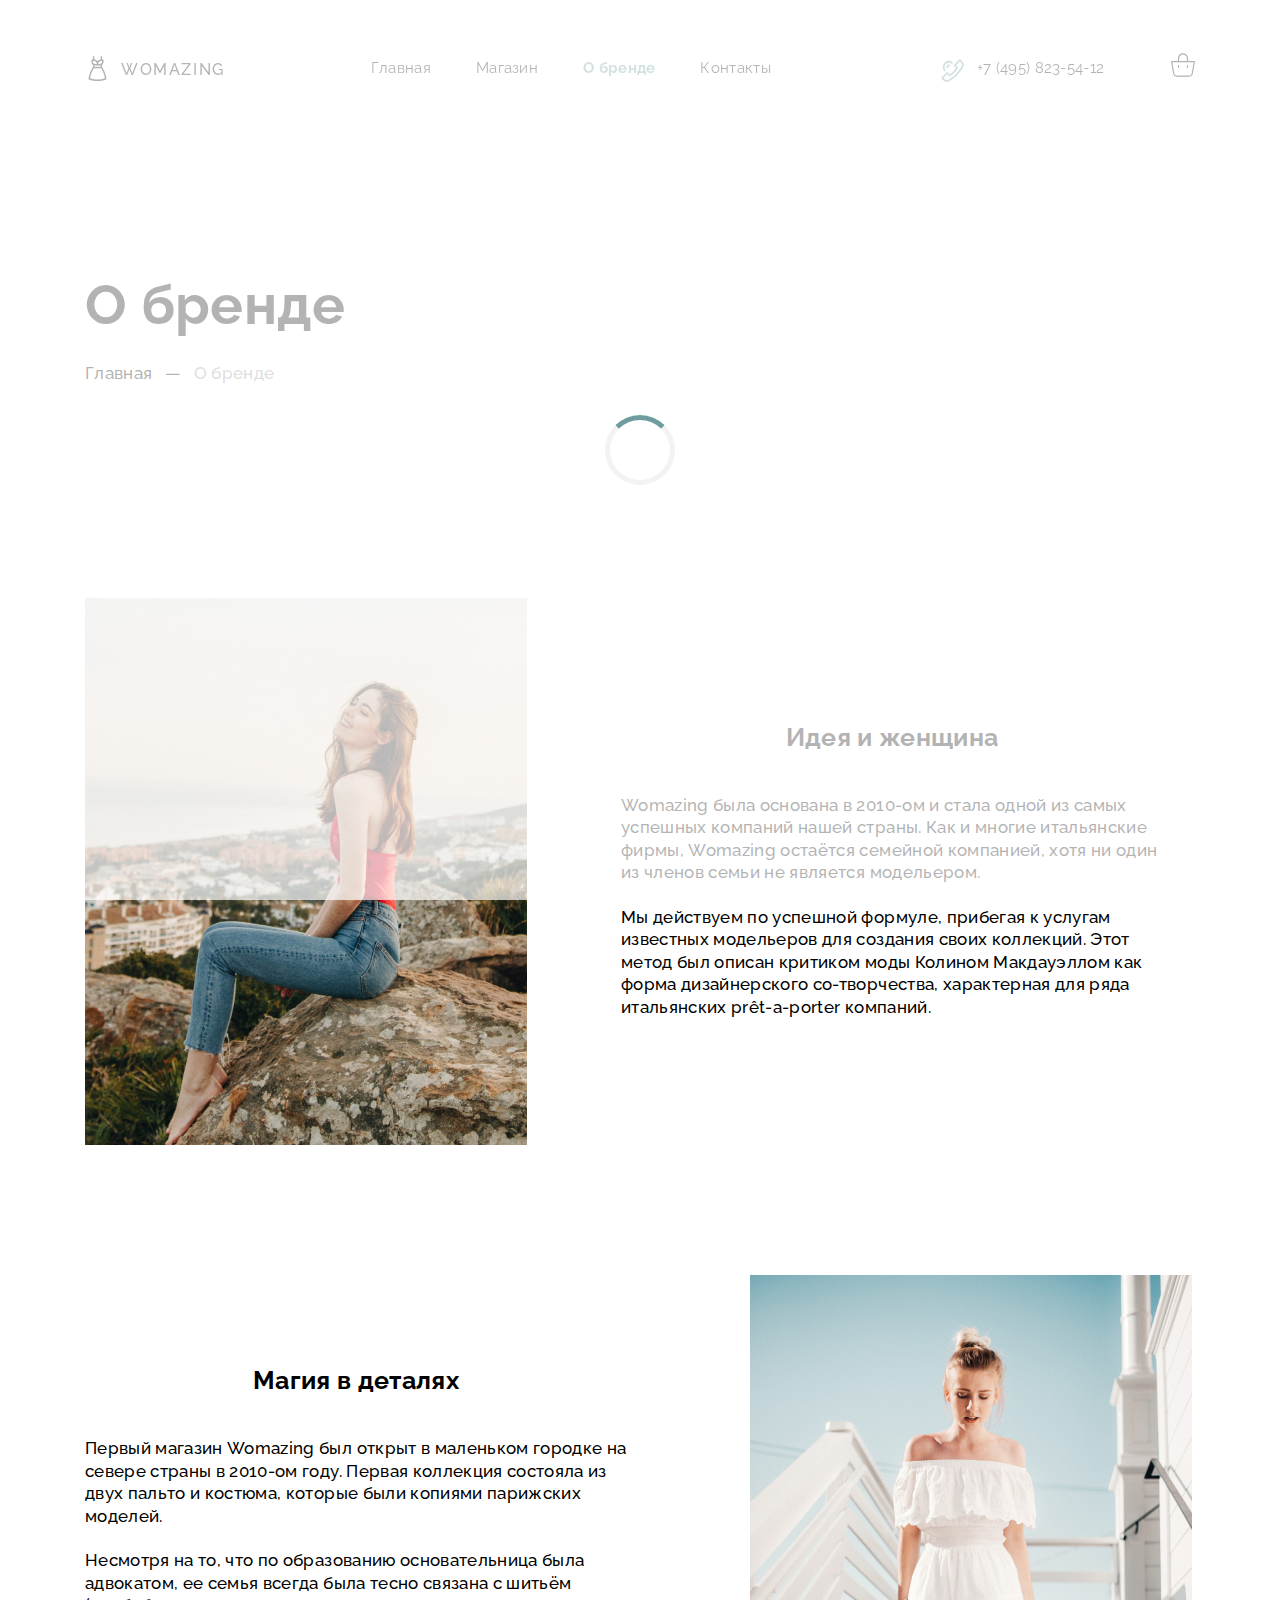
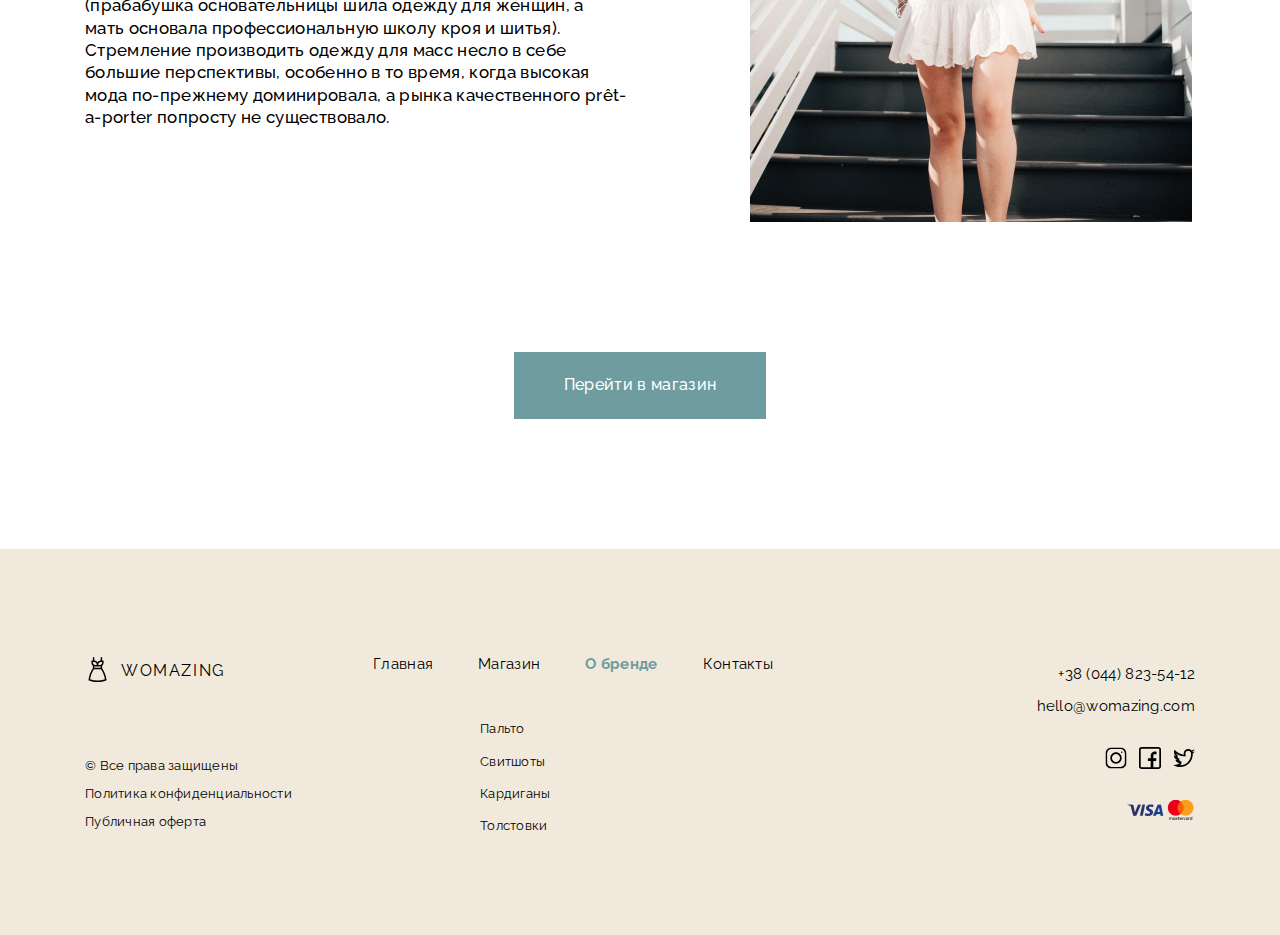
==== about.html @ d36c322e "Pages: Contacts, About" ====
<!DOCTYPE html>
<html lang="ru">
<meta charset="UTF-8">
<meta name="viewport" content="width=device-width, initial-scale=1.0">
<title>Интернет-бутик Womazing</title>
<meta name="description"
    content="Откройте для себя последние тенденции женской моды в интернет-бутике Womazing - изысканная коллекция женской одежды. Почувствуйте элегантность с нашим исключительным ассортиментом платьев, аксессуаров и многого другого.">
<meta name="keywords"
    content="женская мода, интернет-бутик, Womazing, женская одежда, шоппинг, элегантные платья, модные аксессуары">
<meta name="author" content="Роман Ф.">
<meta name="robots" content="index, follow">
<meta property="og:title" content="Интернет-бутик Womazing">
<meta property="og:description"
    content="Войдите в мир моды Womazing и найдите свой уникальный стиль с нашей эксклюзивной коллекцией женской одежды.">
<meta property="og:type" content="website">
<!-- <meta property="og:url" content="http://www.yourwebsite.com"> -->
<!-- <meta property="og:image" content="http://www.yourwebsite.com/images/og-image.jpg"> -->

<!-- Adding favicon -->
<!-- <link rel="icon" type="image/png" href="favicon.png"> -->
<!-- <link rel="apple-touch-icon" href="apple-touch-icon.png"> -->

<!-- <link rel="canonical" href="http://www.yourwebsite.com"> -->
<link rel="preconnect" href="https://fonts.googleapis.com">
<link rel="preconnect" href="https://fonts.gstatic.com" crossorigin>
<link href="https://fonts.googleapis.com/css2?family=Raleway:wght@400;500;700&display=swap" rel="stylesheet">
<link rel="stylesheet" href="./assets/css/main.css">

<body class="body">
    <!-- Preloder -->
    <div class="loader-wrapper">
        <div class="loader"></div>
    </div>
    <!-- Preloder -->
    <!-- First Modal-window -->
    <div id="callbackModal" class="modal">
        <!-- Содержимое модального окна -->
        <div class="modal-content">
            <img src="./assets/img/close.svg" alt="Закрыть" class="close">
            <h3 class="modal-title">Заказать обратный звонок</h2>
                <form id="callbackForm">
                    <div class="form-group">
                        <input type="text" id="name" name="name" placeholder="Имя">
                    </div>
                    <div class="form-group">
                        <input type="email" id="email" name="email" placeholder="E-mail">
                    </div>
                    <div class="form-group">
                        <input type="tel" id="phone" name="phone" placeholder="Телефон">
                    </div>
                    <button type="submit" class="btn-submit">Заказать звонок</button>
                </form>
        </div>
    </div>
    <!-- First Modal-window -->
    <!-- Second Modal-window -->
    <div id="confirmationModal" class="modal">
        <!-- Содержимое второго модального окна -->
        <div class="modal-content confirmation-modal-content">
            <p class="modal-title">Отлично! Мы скоро вам перезвоним.</p>
            <button class="close-button">Закрыть</button>
        </div>
    </div>
    <!-- Second Modal-window -->
    <!-- Header -->
    <header class="header">
        <div class="container container_flex">
            <div class="logo">
                <img src="./assets/img/dress.svg" alt="Dress" class="logo-image">
                <p class="logo-text">Womazing</p>
            </div>
            <!-- Навигационное меню -->
            <nav class="nav__menu">
                <ul class="menu__list">
                    <li class="menu__item">
                        <a class="menu__link" href="index.html">Главная</a>
                    </li>
                    <li class="menu__item">
                        <a class="menu__link" href="shop.html">Магазин</a>
                    </li>
                    <li class="menu__item menu__item_active">
                        <a class="menu__link menu__link_active" href="about.html">О бренде</a>
                    </li>
                    <li class="menu__item">
                        <a class="menu__link" href="contacts.html">Контакты</a>
                    </li>
                </ul>
            </nav>
            <button class="call-order-button" id="call-order--button">
                <div class="call-order-button-img"></div>
            </button>
            <a href="#" class="phone-number">+7 (495) 823-54-12</a>
            <button class="cart-button" id="cart-button">
                <img src="./assets/img/shopping-bags.svg" alt="Cart" class="cart-button-img">
            </button>
        </div>
    </header>
    <!-- Header -->
    <main class="about-brand container">
        <div class="about-brand__title-wrapper">
            <h1 class="about-brand__title">О бренде</h1>
            <div class="about-brand__bread-crumbs">
                <p class="about-brand__bread-crumb-main">Главная</p>
                <p>—</p>
                <p class="about-brand__bread-crumb-about">О бренде</p>
            </div>
        </div>
        <section class="idea-and-woman">
            <div class="idea-and-woman__img"></div>
            <div class="idea-and-woman-wrapper">
                <h3 class="idea-and-woman__title">Идея и женщина</h3>
                <p class="idea-and-woman__text">Womazing была основана в 2010-ом и стала одной из самых успешных
                    компаний нашей страны. Как и многие итальянские фирмы, Womazing остаётся семейной компанией, хотя ни
                    один из членов семьи не является модельером.<br>
                    <br>
                    Мы действуем по успешной формуле, прибегая к услугам
                    известных модельеров для создания своих коллекций. Этот метод был описан критиком моды Колином
                    Макдауэллом как форма дизайнерского со-творчества, характерная для ряда итальянских prêt-a-porter
                    компаний.
                </p>
            </div>
        </section>
        <section class="magic-in-the-details">
            <div class="magic-in-the-details-wrapper">
                <h3 class="magic-in-the-details__title">Магия в деталях</h3>
                <p class="magic-in-the-details__text">Первый магазин Womazing был открыт в маленьком городке на севере
                    страны в 2010-ом году. Первая коллекция состояла из двух пальто и костюма, которые были копиями
                    парижских моделей.<br>
                    <br>
                    Несмотря на то, что по образованию основательница была адвокатом, ее семья всегда
                    была тесно связана с шитьём (прабабушка основательницы шила одежду для женщин, а мать основала
                    профессиональную школу кроя и шитья). Стремление производить одежду для масс несло в себе большие
                    перспективы, особенно в то время, когда высокая мода по-прежнему доминировала, а рынка качественного
                    prêt-a-porter попросту не существовало.
                </p>
            </div>
            <div class="magic-in-the-details__img"></div>
        </section>
        <a href="shop.html" class="go-to-the-store-button">Перейти в магазин</a>
    </main>
    <!-- Footer -->
    <footer class="footer">
        <div class="container container_flex">
            <div class="first-footer-wrapper">
                <div class="logo">
                    <img src="./assets/img/dress.svg" alt="Dress" class="logo-image">
                    <p class="logo-text">Womazing</p>
                </div>
                <div class="footer__links">
                    <a href="#" class="footer__links-item">© Все права защищены</a>
                    <a href="#" class="footer__links-item">Политика конфиденциальности</a>
                    <a href="#" class="footer__links-item">Публичная оферта</a>
                </div>
            </div>
            <div class="second-footer-wrapper">
                <nav class="nav__menu nav__menu_footer">
                    <ul class="menu__list">
                        <li class="menu__item">
                            <a class="menu__link" href="index.html">Главная</a>
                        </li>
                        <li class="menu__item">
                            <a class="menu__link" href="shop.html">Магазин</a>
                        </li>
                        <li class="menu__item menu__item_active">
                            <a class="menu__link menu__link_active" href="about.html">О бренде</a>
                        </li>
                        <li class="menu__item">
                            <a class="menu__link" href="contacts.html">Контакты</a>
                        </li>
                    </ul>
                </nav>
                <div class="clothing-category">
                    <a href="#" class="clothing-category__item">Пальто</a>
                    <a href="#" class="clothing-category__item">Свитшоты</a>
                    <a href="#" class="clothing-category__item">Кардиганы</a>
                    <a href="#" class="clothing-category__item">Толстовки</a>
                </div>
            </div>
            <div class="third-footer-wrapper">
                <a href="#" class="footer__phone-number">+38 (044) 823-54-12</a>
                <a href="#" class="footer__email">hello@womazing.com</a>
                <div class="footer__socials">
                    <a href="#" class="footer__socials-icon">
                        <img src="./assets/img/instagram.svg" alt="Instagram" class="footer__socials-icon-img">
                    </a>
                    <a href="#" class="footer__socials-icon">
                        <img src="./assets/img/facebook.svg" alt="Facebook" class="footer__socials-icon-img">
                    </a>
                    <a href="#" class="footer__socials-icon">
                        <img src="./assets/img/twitter.svg" alt="Twitter" class="footer__socials-icon-img">
                    </a>
                </div>
                <a href="#" class="payment-wrapper">
                    <img src="./assets/img/visa-mastercard.png" alt="Payment" class="payment">
                </a>
            </div>
        </div>
    </footer>
    <!-- Footer -->
    <!-- Scripts -->
    <script src="./assets/js/preloader.js"></script>
    <script src="./assets/js/header-sroll.js"></script>
    <script src="./assets/js/modal-window.js"></script>
    <script src="./assets/js/offer-slider.js"></script>
    <script src="./assets/js/dream-team-animation.js"></script>
    <script src="./assets/js/shop.js"></script>
    <script src="./assets/js/one-item.js"></script>
    <!-- Scripts -->
</body>

</html>
---- assets/css/main.css ----
@import url(normalize.css);
@import url(header.css);
@import url(footer.css);
@import url(animation.css);
@import url(modal-window.css);
@import url(../css/Main-page.css);
@import url(../css/shop.css);
@import url(../css/one-item.css);
@import url(../css/about-brand.css);
@import url(../css/contacts.css);

*, *::before, *::after {
    box-sizing: border-box;
}

.body {
    font-family: 'Raleway', sans-serif;
    font-weight: 500;
    font-style: normal;
    line-height: 1.4em;
    overflow-x: hidden;
}

h1, h2, h3, h4, h5, h6, body, img, p, span {
    margin: 0;
    padding: 0;
}

/* Обнуление стилей для всех списков */
ul, ol {
    list-style: none;
    margin: 0;
    padding: 0;
}

/* Обнуление стилей для элементов списка */
li {
    text-decoration: none;
    /* Это для ссылок, если они есть внутри элементов списка */
}

a {
    margin: 0;
    padding: 0;
    text-decoration: none;
    color: black;
    cursor: pointer;
}

button {
    background: none;
    color: inherit;
    border: none;
    padding: 0;
    margin: 0;
    font: inherit;
    cursor: pointer;
    outline: inherit;
    -webkit-appearance: none;
    -moz-appearance: none;
    appearance: none;
}

button::-moz-focus-inner {
    border: 0;
}

.container {
    width: 1110px;
    margin: 0 auto;
}

.container_flex {
    display: flex;
    align-items: center;
}

.container_flex-column {
    display: flex;
    flex-direction: column;
}
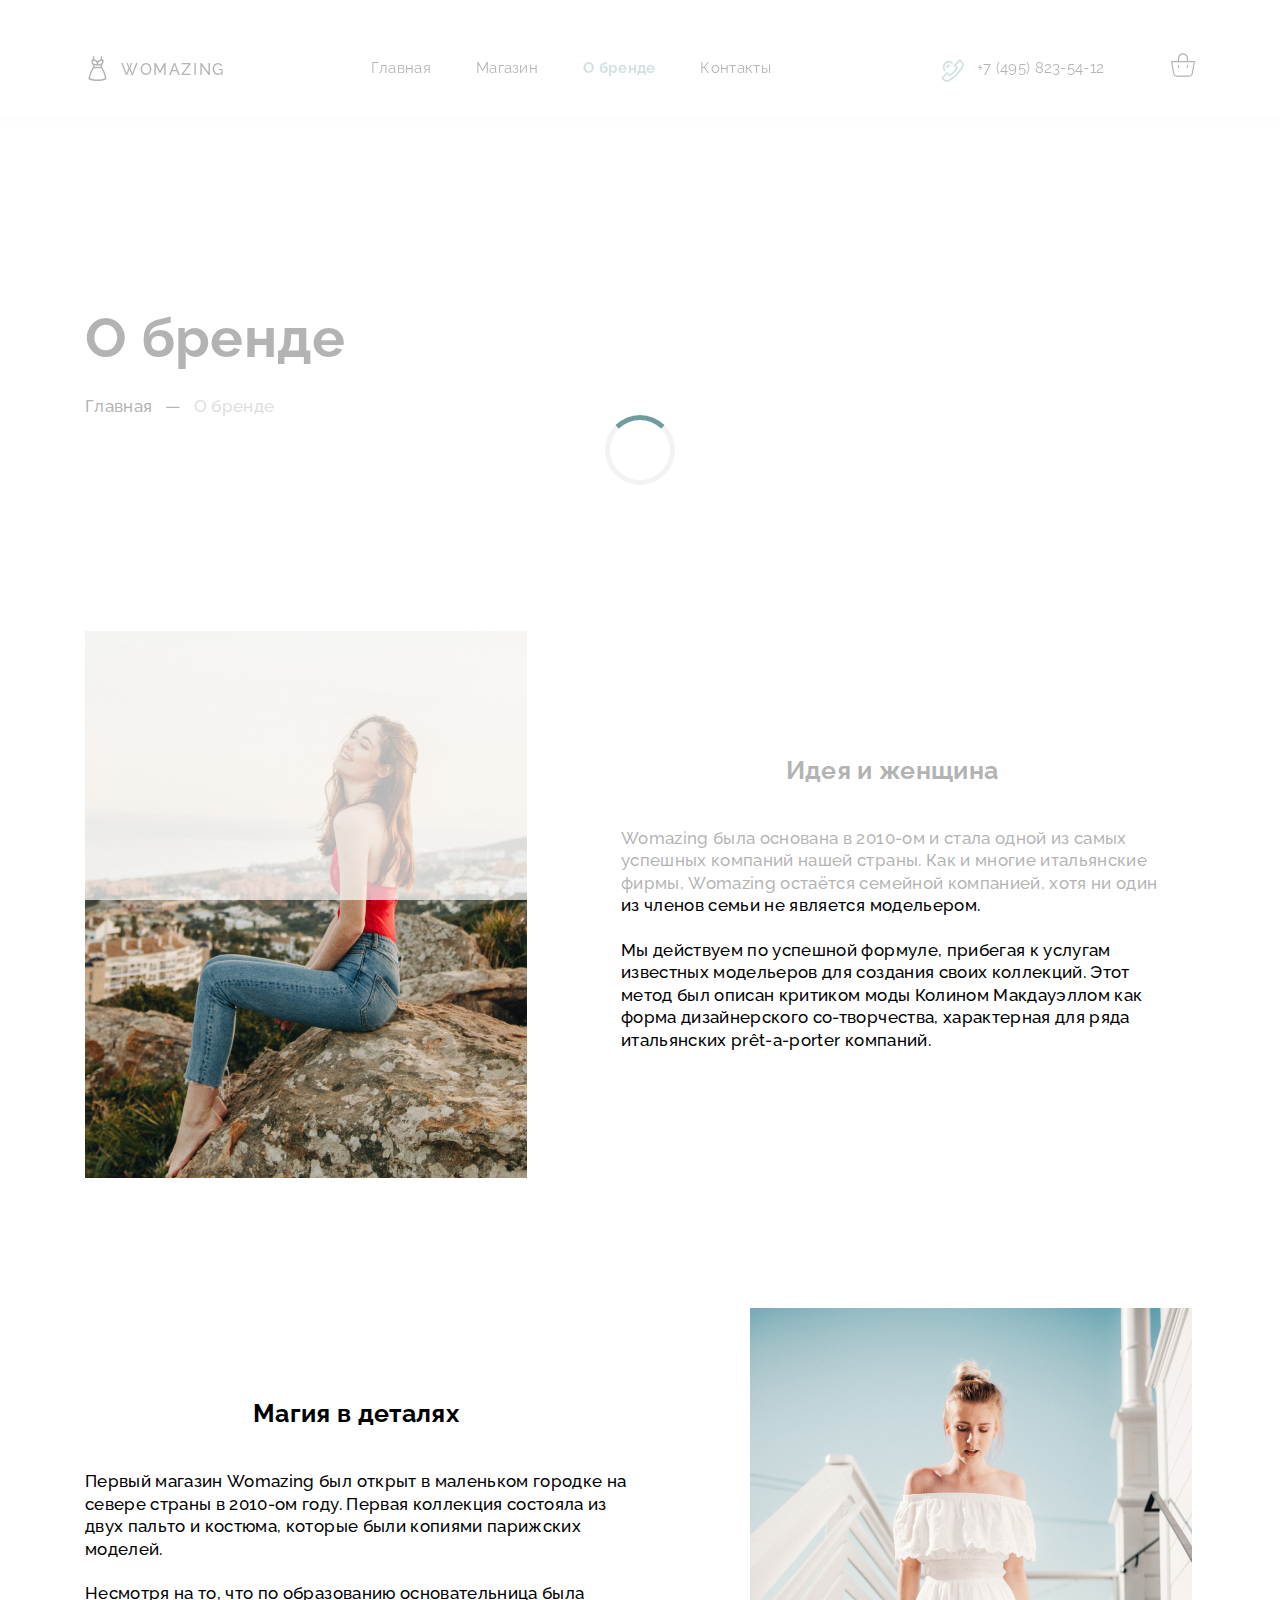
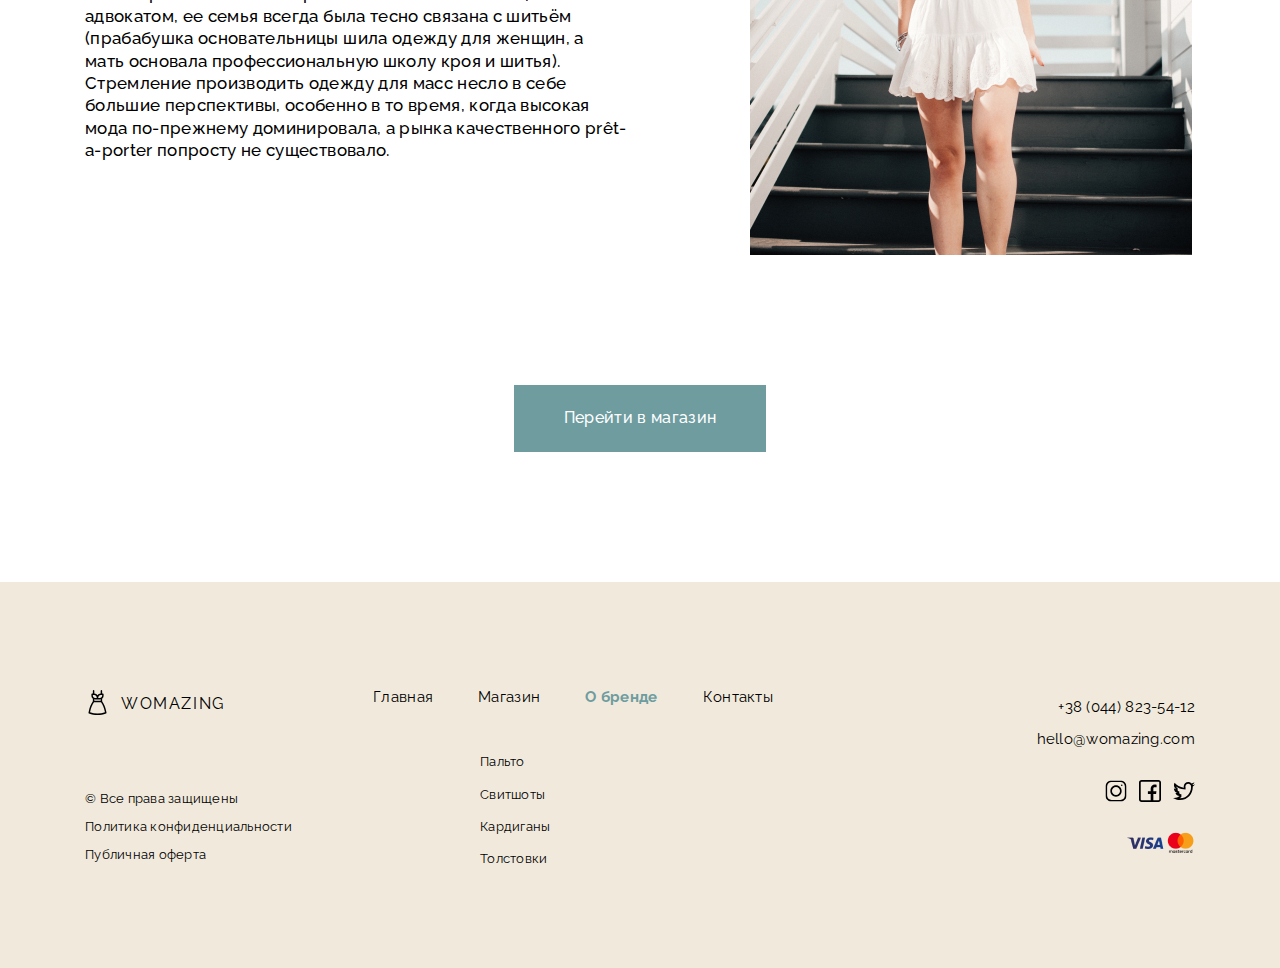
==== commit c6bd6d86: "Edit class names" ====
--- a/about.html
+++ b/about.html
@@ -65,10 +65,12 @@
     <!-- Header -->
     <header class="header">
         <div class="container container_flex">
-            <div class="logo">
-                <img src="./assets/img/dress.svg" alt="Dress" class="logo-image">
-                <p class="logo-text">Womazing</p>
-            </div>
+            <a href="index.html">
+                <div class="logo">
+                    <img src="./assets/img/dress.svg" alt="Dress" class="logo-image">
+                    <p class="logo-text">Womazing</p>
+                </div>
+            </a>
             <!-- Навигационное меню -->
             <nav class="nav__menu">
                 <ul class="menu__list">
@@ -90,14 +92,14 @@
                 <div class="call-order-button-img"></div>
             </button>
             <a href="#" class="phone-number">+7 (495) 823-54-12</a>
-            <button class="cart-button" id="cart-button">
+            <a href="cart.html" class="cart-button" id="cart-button">
                 <img src="./assets/img/shopping-bags.svg" alt="Cart" class="cart-button-img">
-            </button>
+            </a>
         </div>
     </header>
     <!-- Header -->
     <main class="about-brand container">
-        <div class="about-brand__title-wrapper">
+        <div class="about-brand__hat">
             <h1 class="about-brand__title">О бренде</h1>
             <div class="about-brand__bread-crumbs">
                 <p class="about-brand__bread-crumb-main">Главная</p>
@@ -142,10 +144,12 @@
     <footer class="footer">
         <div class="container container_flex">
             <div class="first-footer-wrapper">
-                <div class="logo">
-                    <img src="./assets/img/dress.svg" alt="Dress" class="logo-image">
-                    <p class="logo-text">Womazing</p>
-                </div>
+                <a href="index.html">
+                    <div class="logo">
+                        <img src="./assets/img/dress.svg" alt="Dress" class="logo-image">
+                        <p class="logo-text">Womazing</p>
+                    </div>
+                </a>
                 <div class="footer__links">
                     <a href="#" class="footer__links-item">© Все права защищены</a>
                     <a href="#" class="footer__links-item">Политика конфиденциальности</a>
--- a/assets/css/main.css
+++ b/assets/css/main.css
@@ -8,10 +8,17 @@
 @import url(../css/one-item.css);
 @import url(../css/about-brand.css);
 @import url(../css/contacts.css);
+@import url(../css/cart-page.css);
+@import url(../css/checkout.css);
+@import url(../css/success.css);
 
-*, *::before, *::after {
+*,
+*::before,
+*::after {
     box-sizing: border-box;
 }
+
+
 
 .body {
     font-family: 'Raleway', sans-serif;
@@ -21,13 +28,23 @@
     overflow-x: hidden;
 }
 
-h1, h2, h3, h4, h5, h6, body, img, p, span {
+h1,
+h2,
+h3,
+h4,
+h5,
+h6,
+body,
+img,
+p,
+span {
     margin: 0;
     padding: 0;
 }
 
 /* Обнуление стилей для всех списков */
-ul, ol {
+ul,
+ol {
     list-style: none;
     margin: 0;
     padding: 0;
@@ -73,9 +90,37 @@
 .container_flex {
     display: flex;
     align-items: center;
+    overflow-x: hidden;
 }
 
 .container_flex-column {
     display: flex;
     flex-direction: column;
+}
+
+body input {
+    margin: 0;
+    padding: 0;
+    border: none;
+    outline: none;
+    background: none;
+    font-family: inherit;
+    font-size: inherit;
+}
+
+/* Responsive */
+/* Large 1199 - 992 px */
+
+@media screen and (max-width: 1199px) {
+    .container {
+        width: 960px;
+        padding: 0 5px;
+        overflow-x: hidden;
+    }
+
+    .container_flex {
+        display: flex;
+        align-items: center;
+        justify-content: space-between;
+    }
 }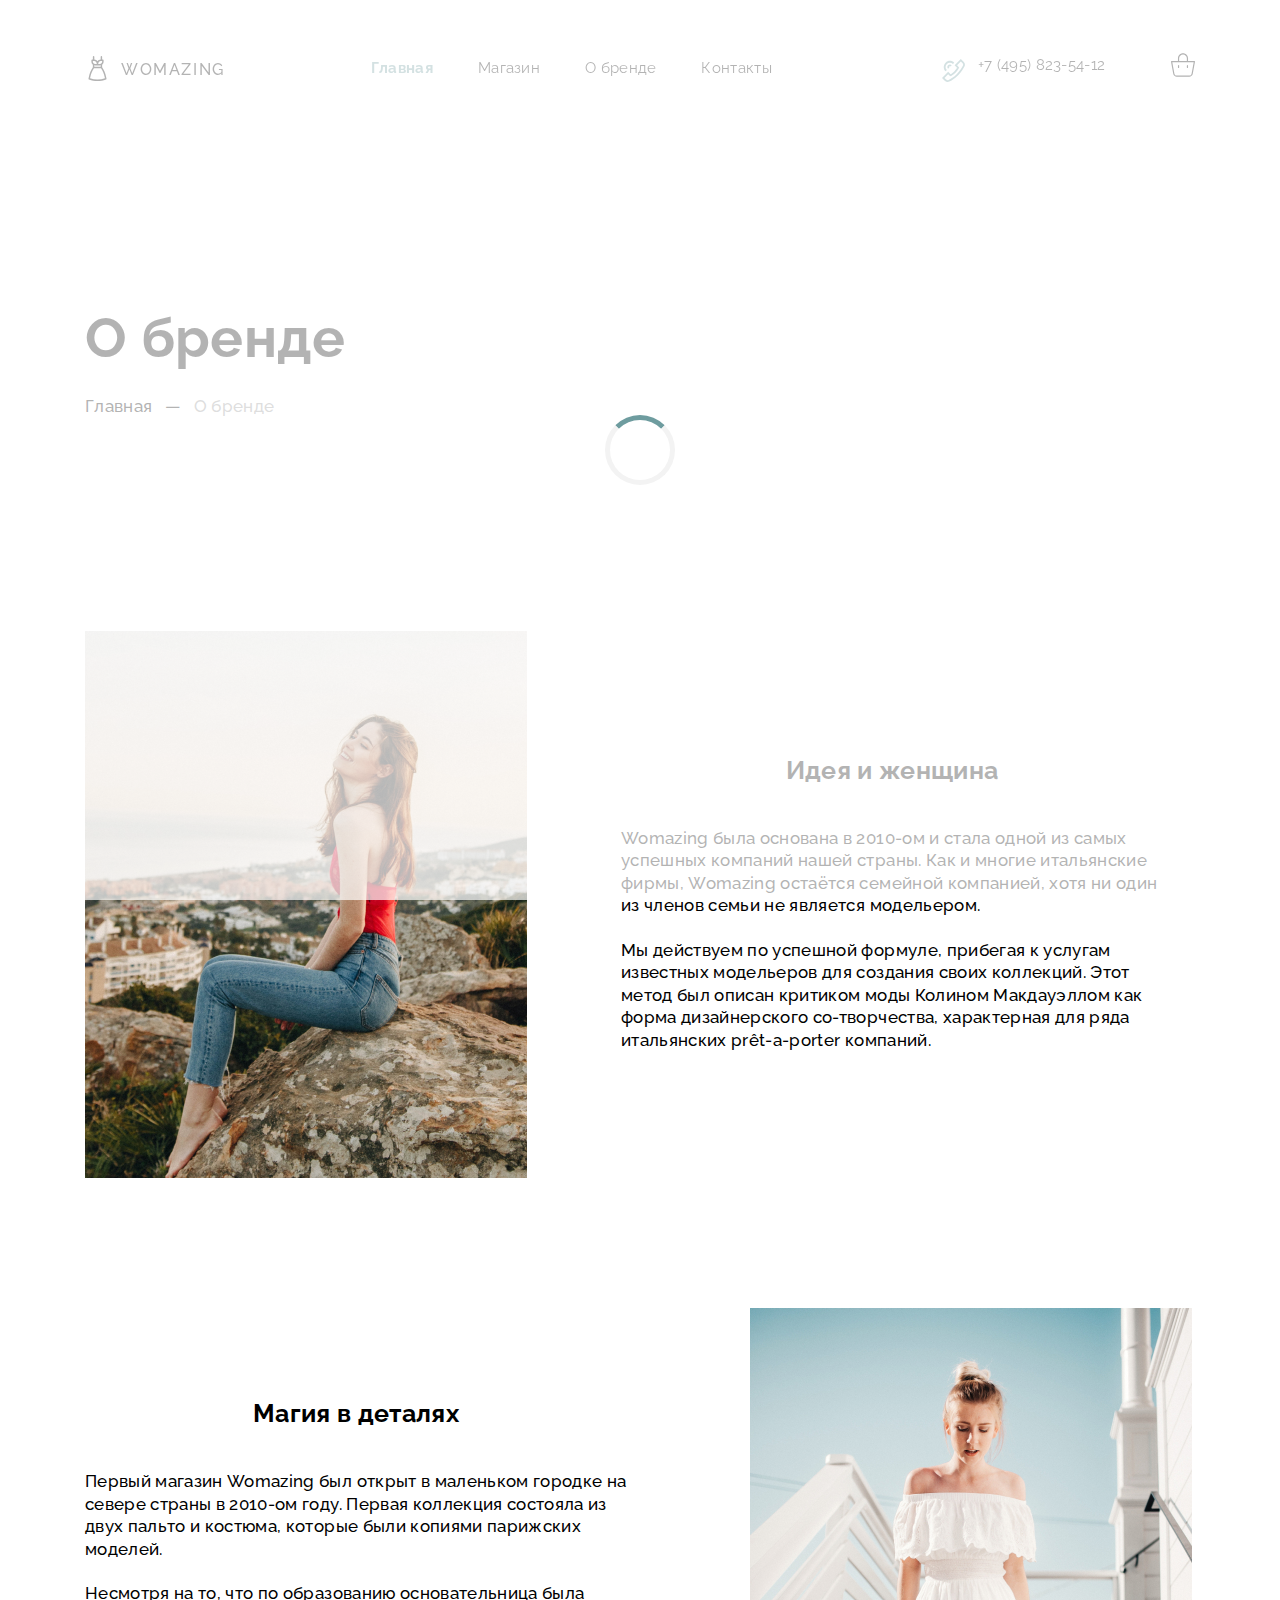
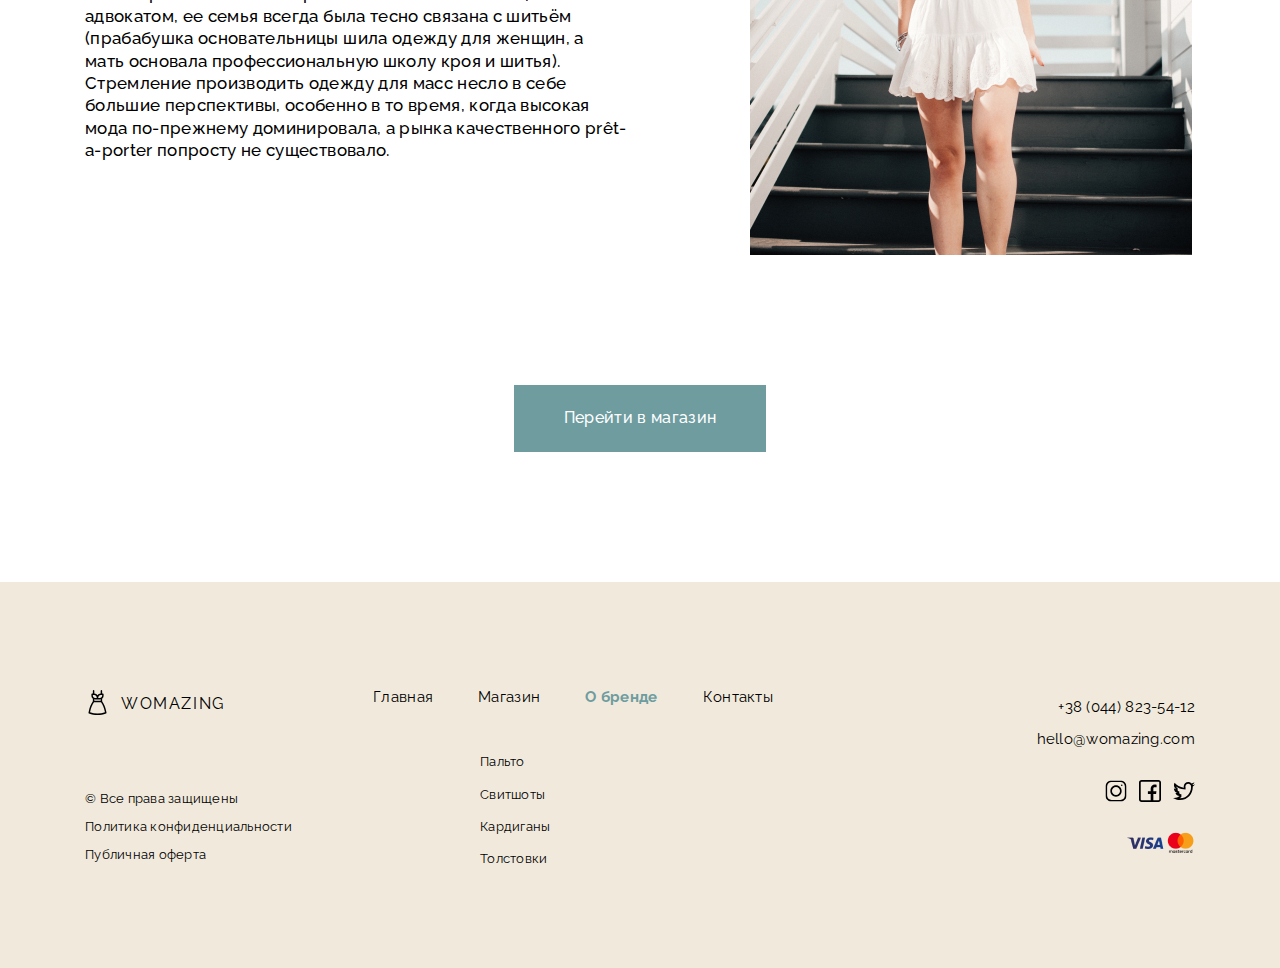
==== commit 108ba30c: "Правки desktop версии" ====
--- a/about.html
+++ b/about.html
@@ -74,14 +74,14 @@
             <!-- Навигационное меню -->
             <nav class="nav__menu">
                 <ul class="menu__list">
-                    <li class="menu__item">
-                        <a class="menu__link" href="index.html">Главная</a>
+                    <li class="menu__item menu__item_active">
+                        <a class="menu__link menu__link_active" href="index.html">Главная</a>
                     </li>
                     <li class="menu__item">
                         <a class="menu__link" href="shop.html">Магазин</a>
                     </li>
-                    <li class="menu__item menu__item_active">
-                        <a class="menu__link menu__link_active" href="about.html">О бренде</a>
+                    <li class="menu__item">
+                        <a class="menu__link" href="about.html">О бренде</a>
                     </li>
                     <li class="menu__item">
                         <a class="menu__link" href="contacts.html">Контакты</a>
@@ -91,7 +91,7 @@
             <button class="call-order-button" id="call-order--button">
                 <div class="call-order-button-img"></div>
             </button>
-            <a href="#" class="phone-number">+7 (495) 823-54-12</a>
+            <a href="tel:+74958235412" class="phone-number">+7 (495) 823-54-12</a>
             <a href="cart.html" class="cart-button" id="cart-button">
                 <img src="./assets/img/shopping-bags.svg" alt="Cart" class="cart-button-img">
             </a>
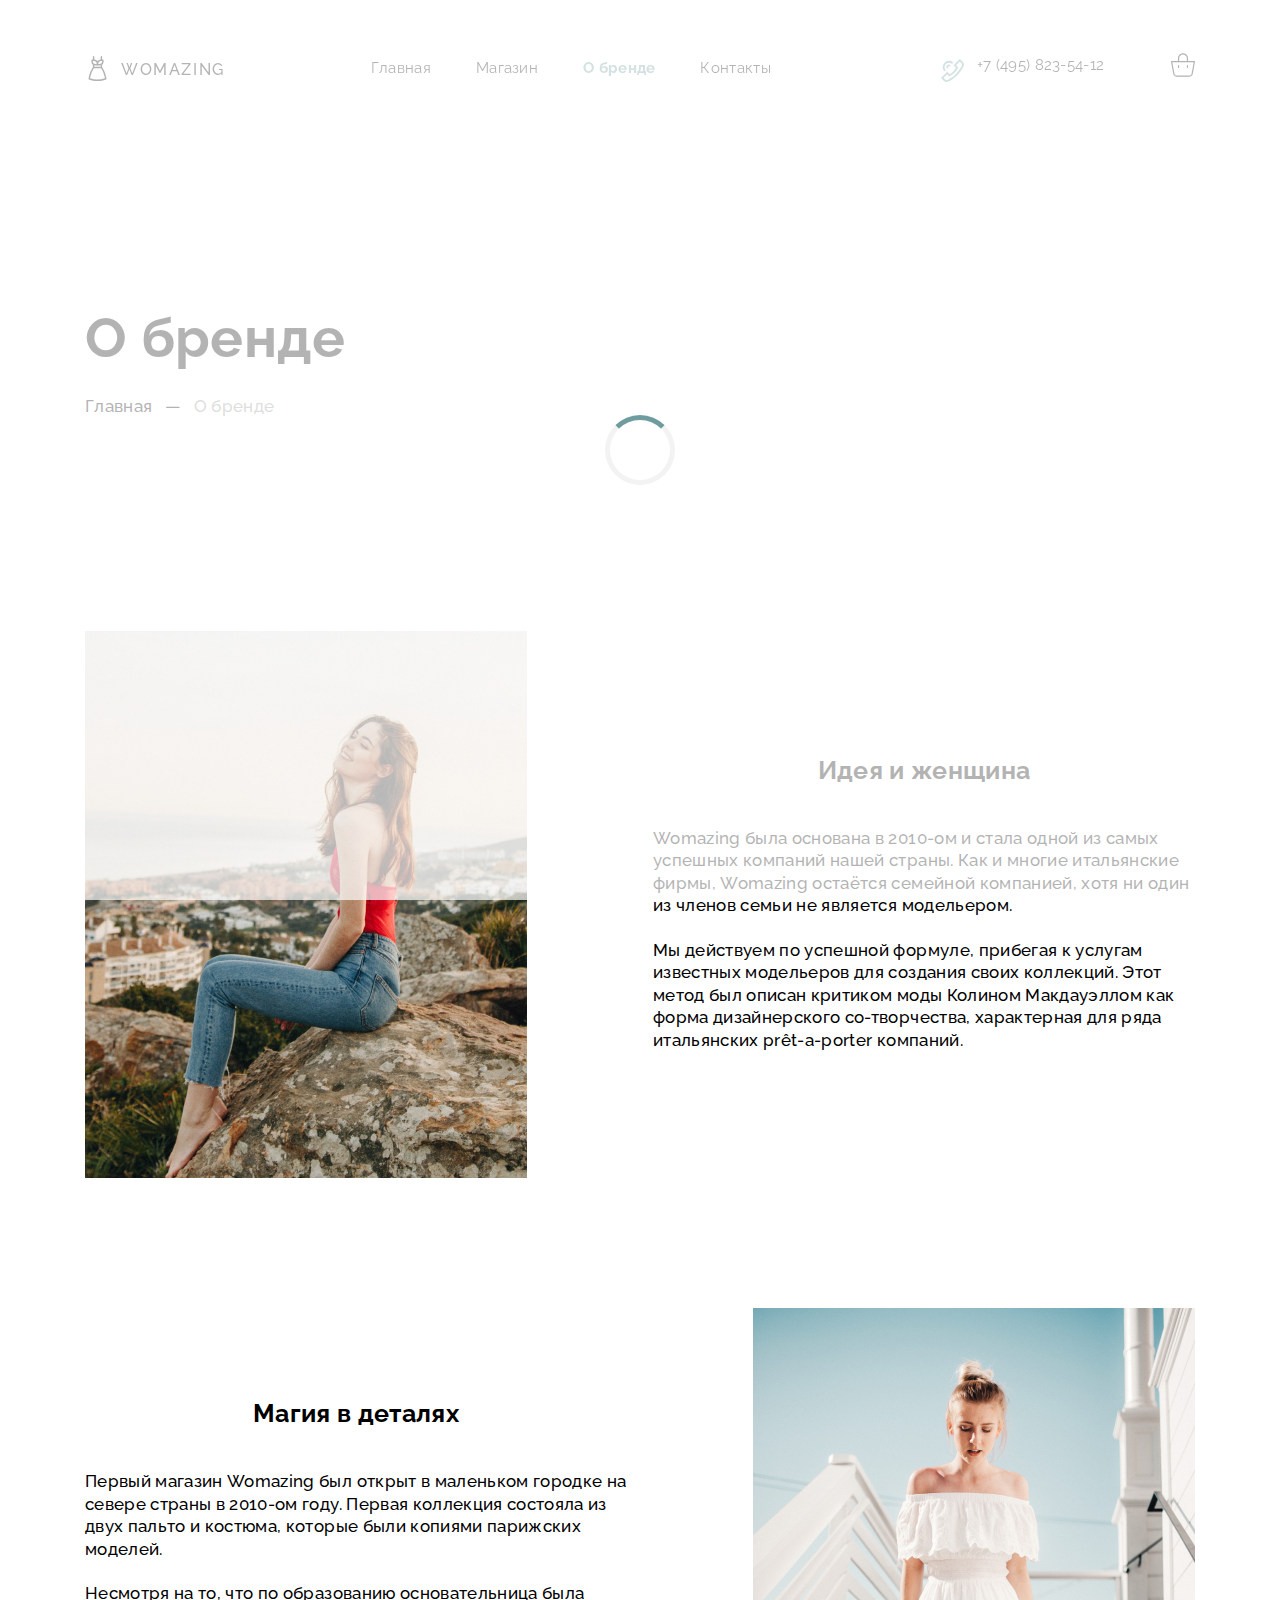
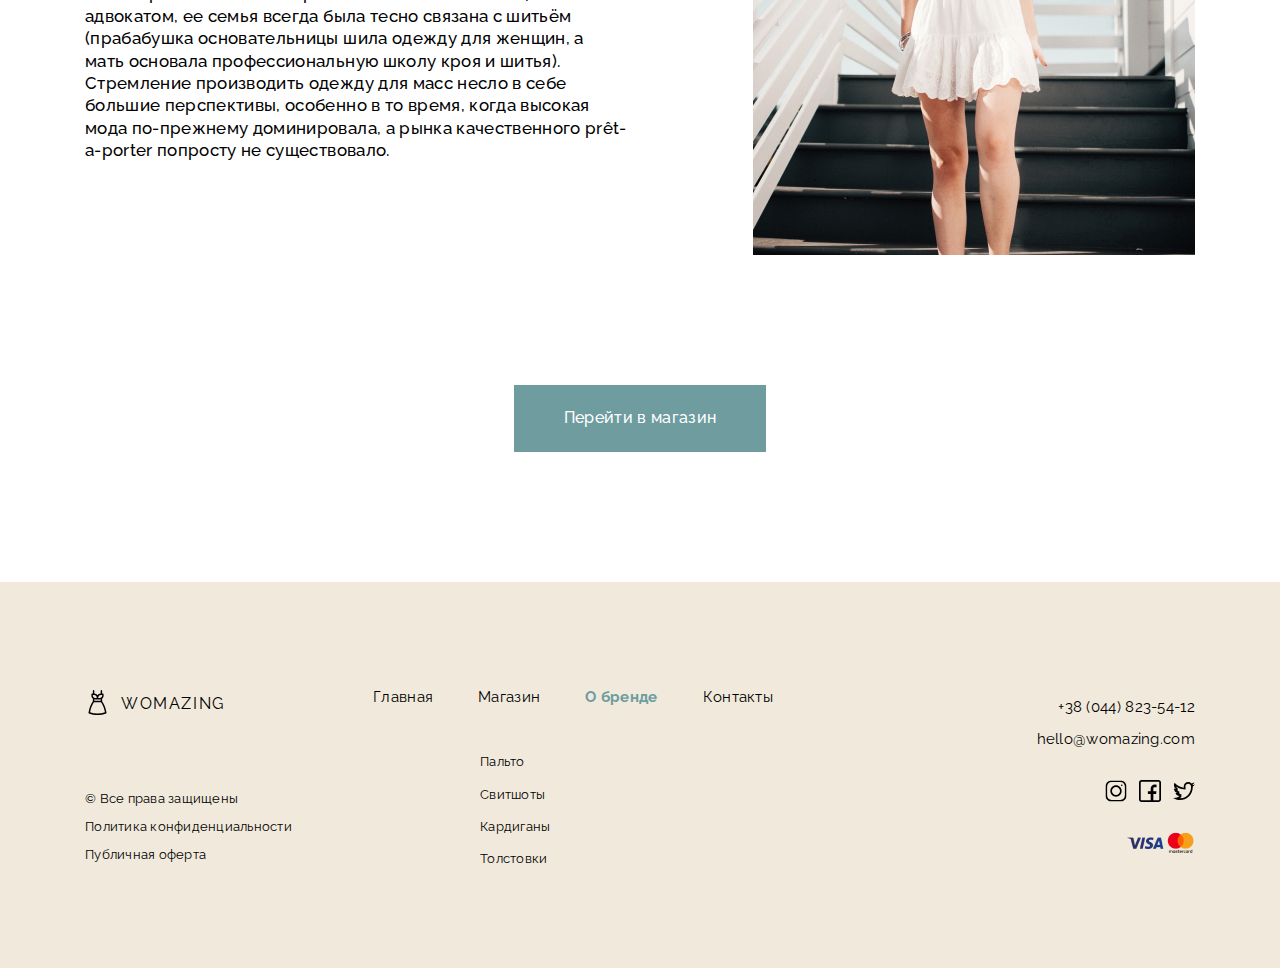
==== commit f4017240: "Responsive (1199-992) px" ====
--- a/about.html
+++ b/about.html
@@ -74,14 +74,14 @@
             <!-- Навигационное меню -->
             <nav class="nav__menu">
                 <ul class="menu__list">
-                    <li class="menu__item menu__item_active">
-                        <a class="menu__link menu__link_active" href="index.html">Главная</a>
+                    <li class="menu__item">
+                        <a class="menu__link" href="index.html">Главная</a>
                     </li>
                     <li class="menu__item">
                         <a class="menu__link" href="shop.html">Магазин</a>
                     </li>
-                    <li class="menu__item">
-                        <a class="menu__link" href="about.html">О бренде</a>
+                    <li class="menu__item menu__item_active">
+                        <a class="menu__link menu__link_active" href="about.html">О бренде</a>
                     </li>
                     <li class="menu__item">
                         <a class="menu__link" href="contacts.html">Контакты</a>
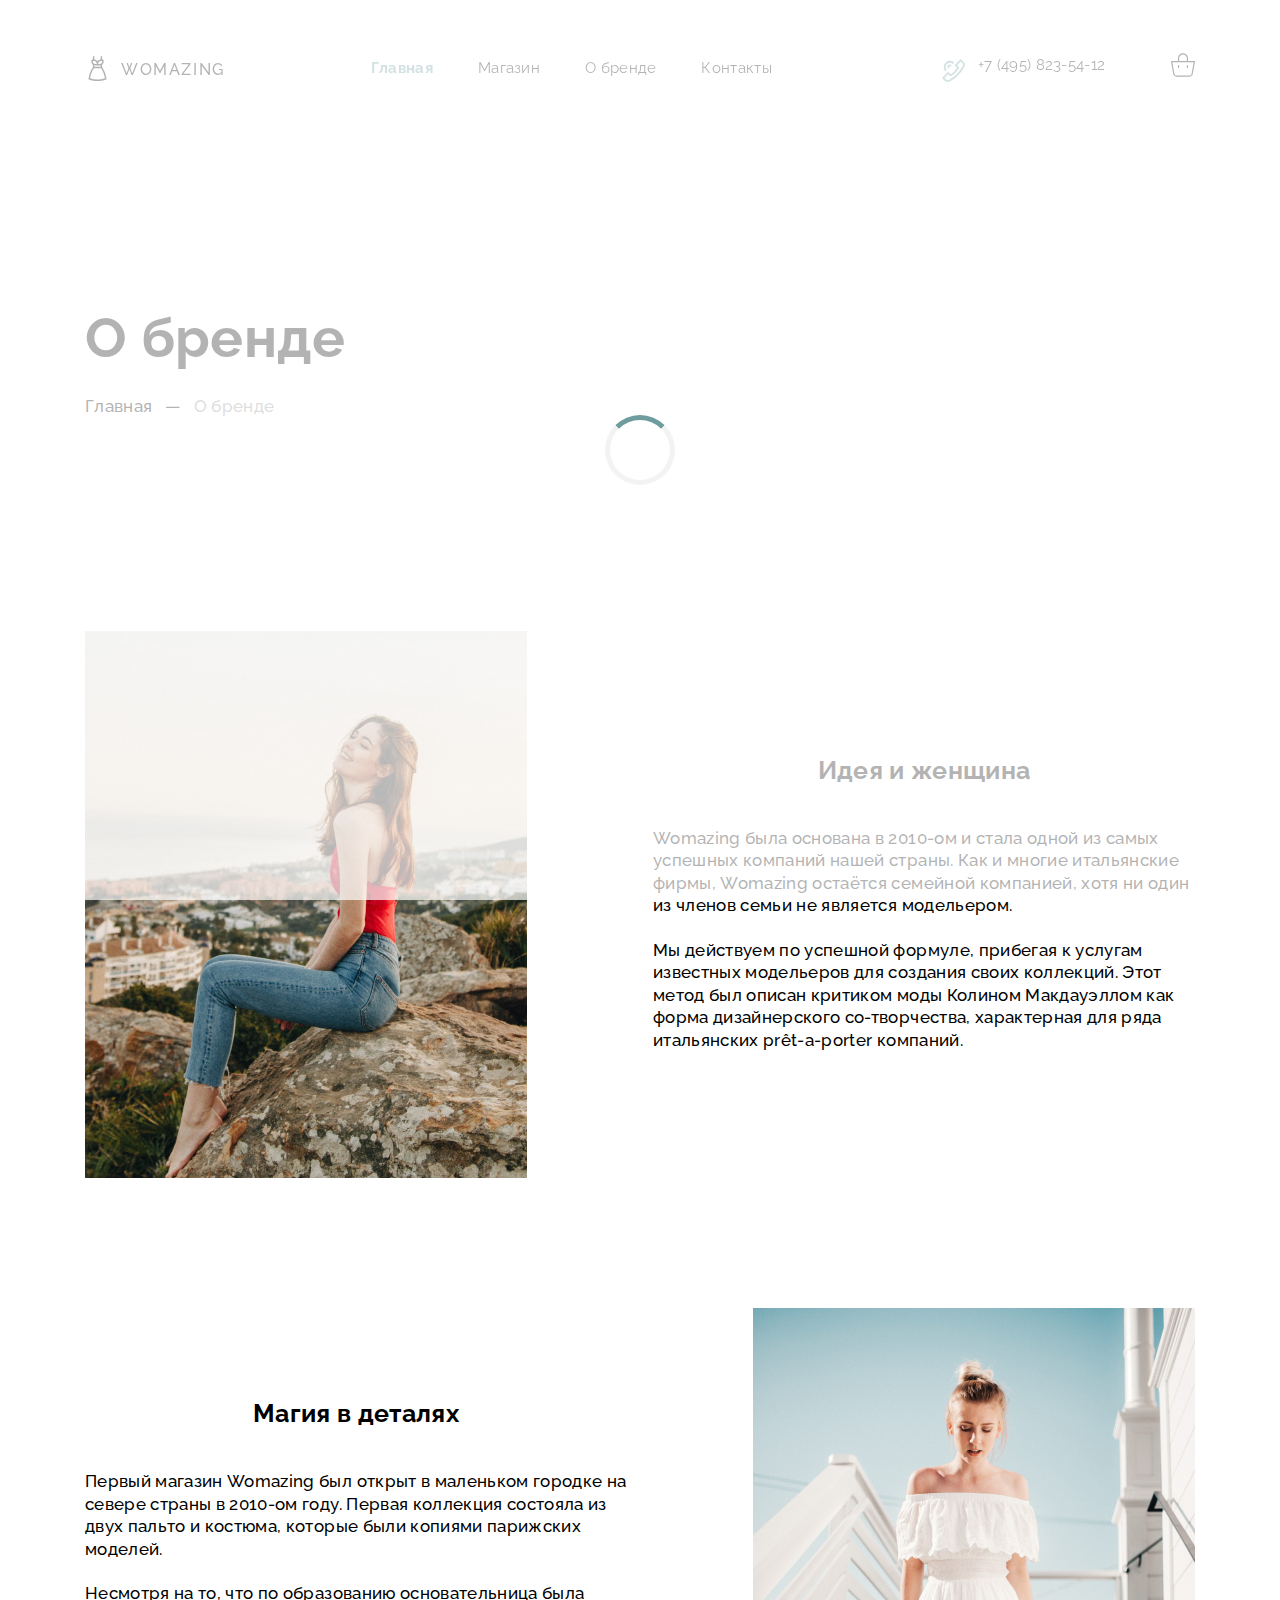
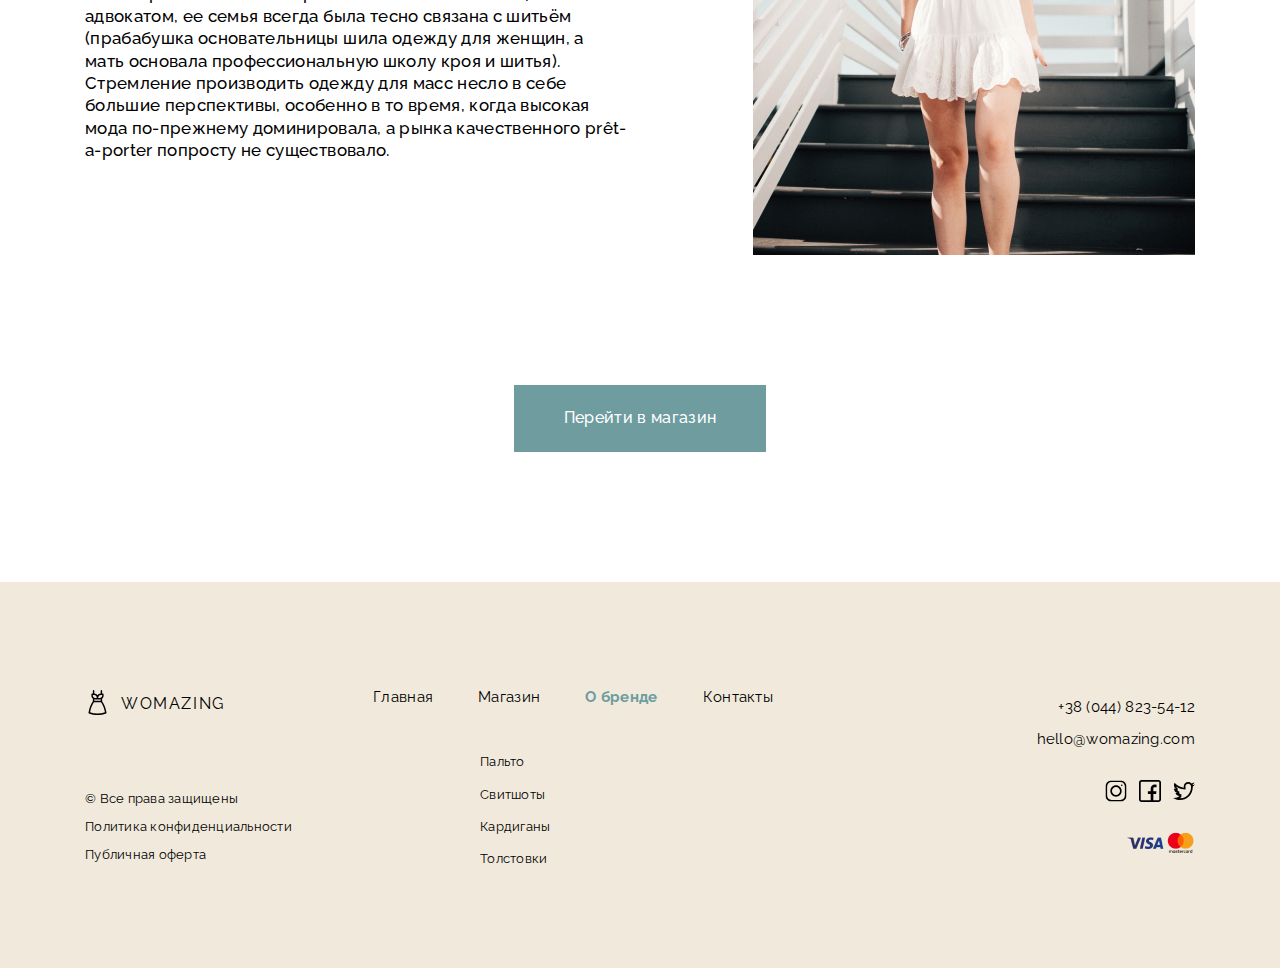
==== commit 223b0f39: "Responsive 767-576 (V1)" ====
--- a/about.html
+++ b/about.html
@@ -74,14 +74,14 @@
             <!-- Навигационное меню -->
             <nav class="nav__menu">
                 <ul class="menu__list">
-                    <li class="menu__item">
-                        <a class="menu__link" href="index.html">Главная</a>
+                    <li class="menu__item menu__item_active">
+                        <a class="menu__link menu__link_active" href="index.html">Главная</a>
                     </li>
                     <li class="menu__item">
                         <a class="menu__link" href="shop.html">Магазин</a>
                     </li>
-                    <li class="menu__item menu__item_active">
-                        <a class="menu__link menu__link_active" href="about.html">О бренде</a>
+                    <li class="menu__item">
+                        <a class="menu__link" href="about.html">О бренде</a>
                     </li>
                     <li class="menu__item">
                         <a class="menu__link" href="contacts.html">Контакты</a>
@@ -95,6 +95,27 @@
             <a href="cart.html" class="cart-button" id="cart-button">
                 <img src="./assets/img/shopping-bags.svg" alt="Cart" class="cart-button-img">
             </a>
+            <!-- burger -->
+            <button class="burger-menu__button">
+                <img src="./assets/img/burger__menu.svg" alt="Burger Menu" class="burger-menu__button-img">
+            </button>
+            <nav class="burger-menu">
+                <ul class="burger-menu__list">
+                    <li class="menu__item">
+                        <a class="menu__link" href="index.html">Главная</a>
+                    </li>
+                    <li class="menu__item">
+                        <a class="menu__link" href="shop.html">Магазин</a>
+                    </li>
+                    <li class="menu__item menu__item_active">
+                        <a class="menu__link menu__link_active" href="about.html">О бренде</a>
+                    </li>
+                    <li class="burger-menu__item">
+                        <a class="menu__link" href="contacts.html">Контакты</a>
+                    </li>
+                </ul>
+            </nav>
+            <!-- burger -->
         </div>
     </header>
     <!-- Header -->
@@ -209,6 +230,13 @@
     <script src="./assets/js/dream-team-animation.js"></script>
     <script src="./assets/js/shop.js"></script>
     <script src="./assets/js/one-item.js"></script>
+    <script src="./assets/js/burger.js"></script>
+    <script src="./assets/js/cart.js"></script>
+    <script src="./assets/js/checkout.js"></script>
+    <script src="https://api-maps.yandex.ru/2.1/?apikey=3caa7039-b448-4f28-8b86-73c70665f8e3&lang=ru_RU"
+        type="text/javascript"></script>
+    <script src="./assets/js/map.js"></script>
+    <script src="./assets/js/submit.js"></script>   
     <!-- Scripts -->
 </body>
 
--- a/assets/css/main.css
+++ b/assets/css/main.css
@@ -11,6 +11,7 @@
 @import url(../css/cart-page.css);
 @import url(../css/checkout.css);
 @import url(../css/success.css);
+@import url(../css/burger.css);
 
 *,
 *::before,
@@ -123,4 +124,21 @@
         align-items: center;
         justify-content: space-between;
     }
+}
+
+/* Large 991 - 768 px */
+
+@media screen and (max-width: 991px) {
+    .container {
+        width: 720px;
+    }
+}
+
+/* 767-576px */
+
+@media screen and (max-width: 767px) {
+    .container {
+        width: 540px;
+        padding: 0 15px;
+    }
 }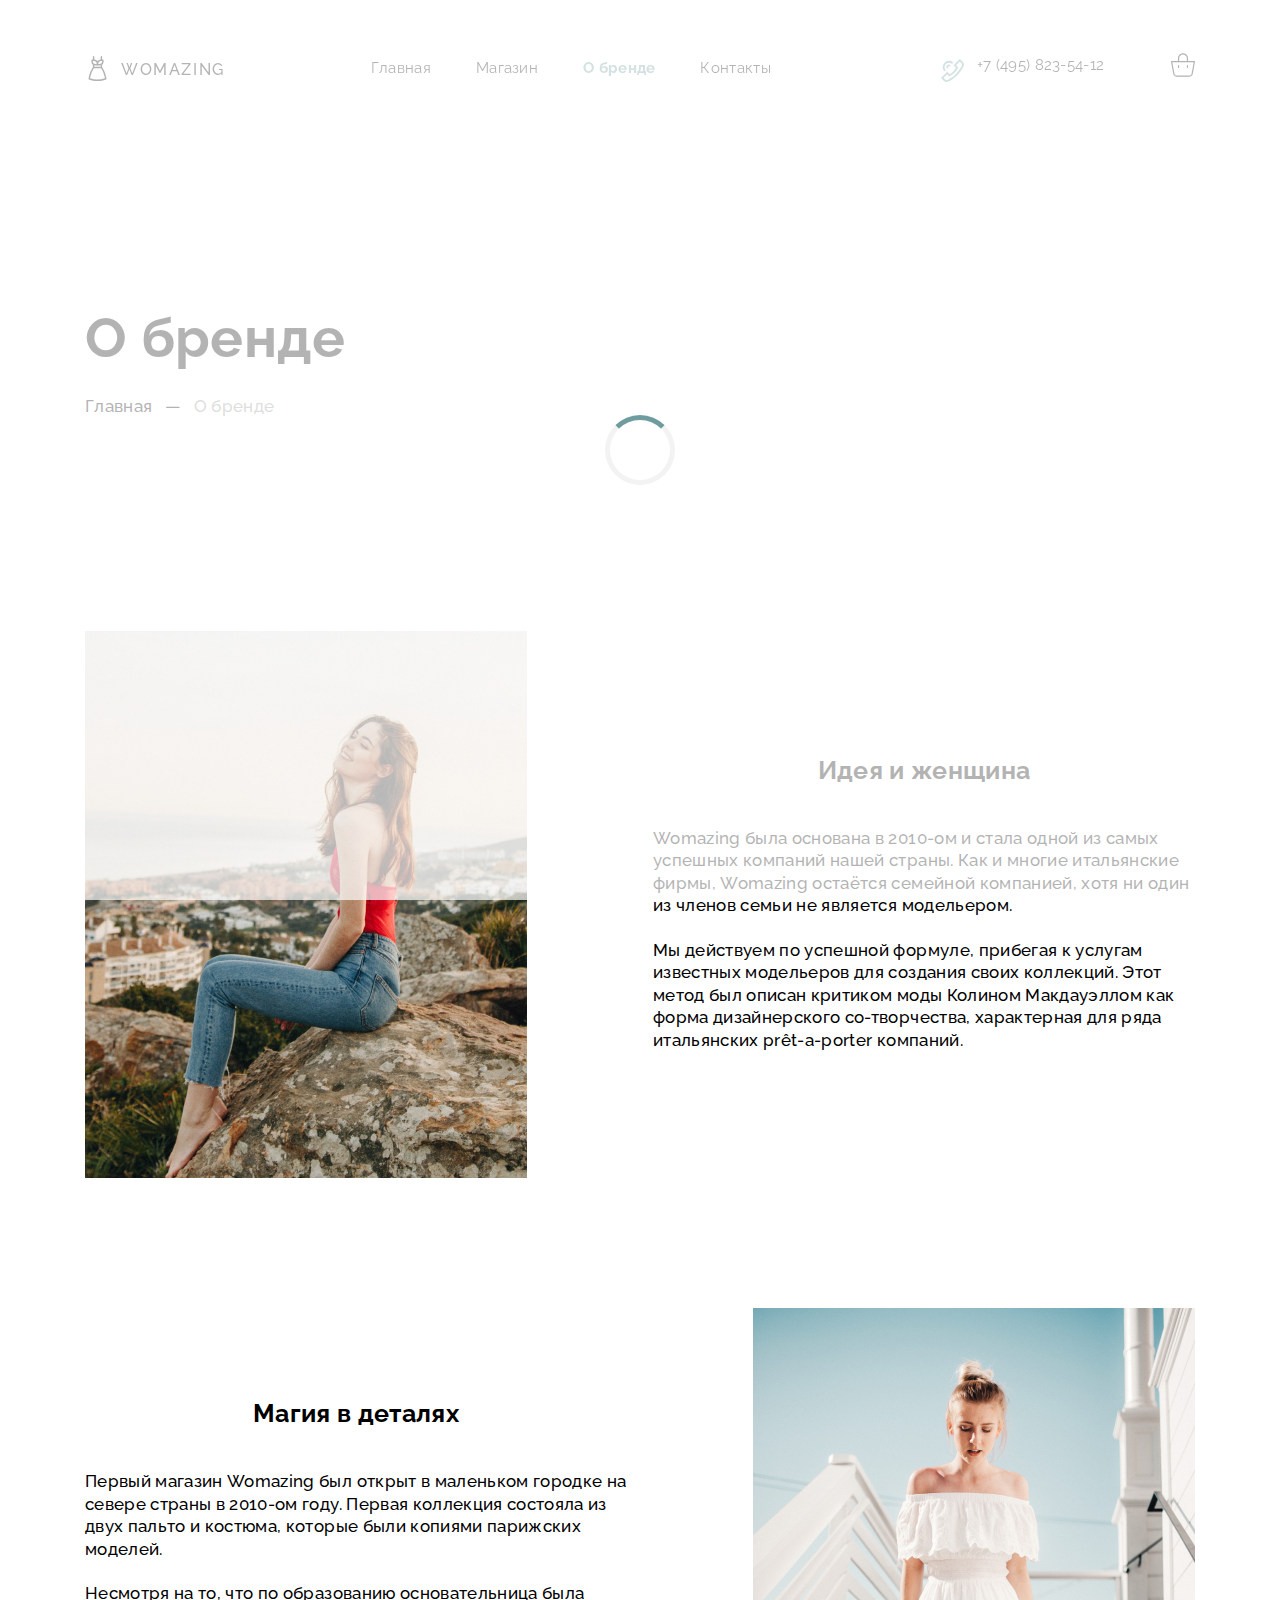
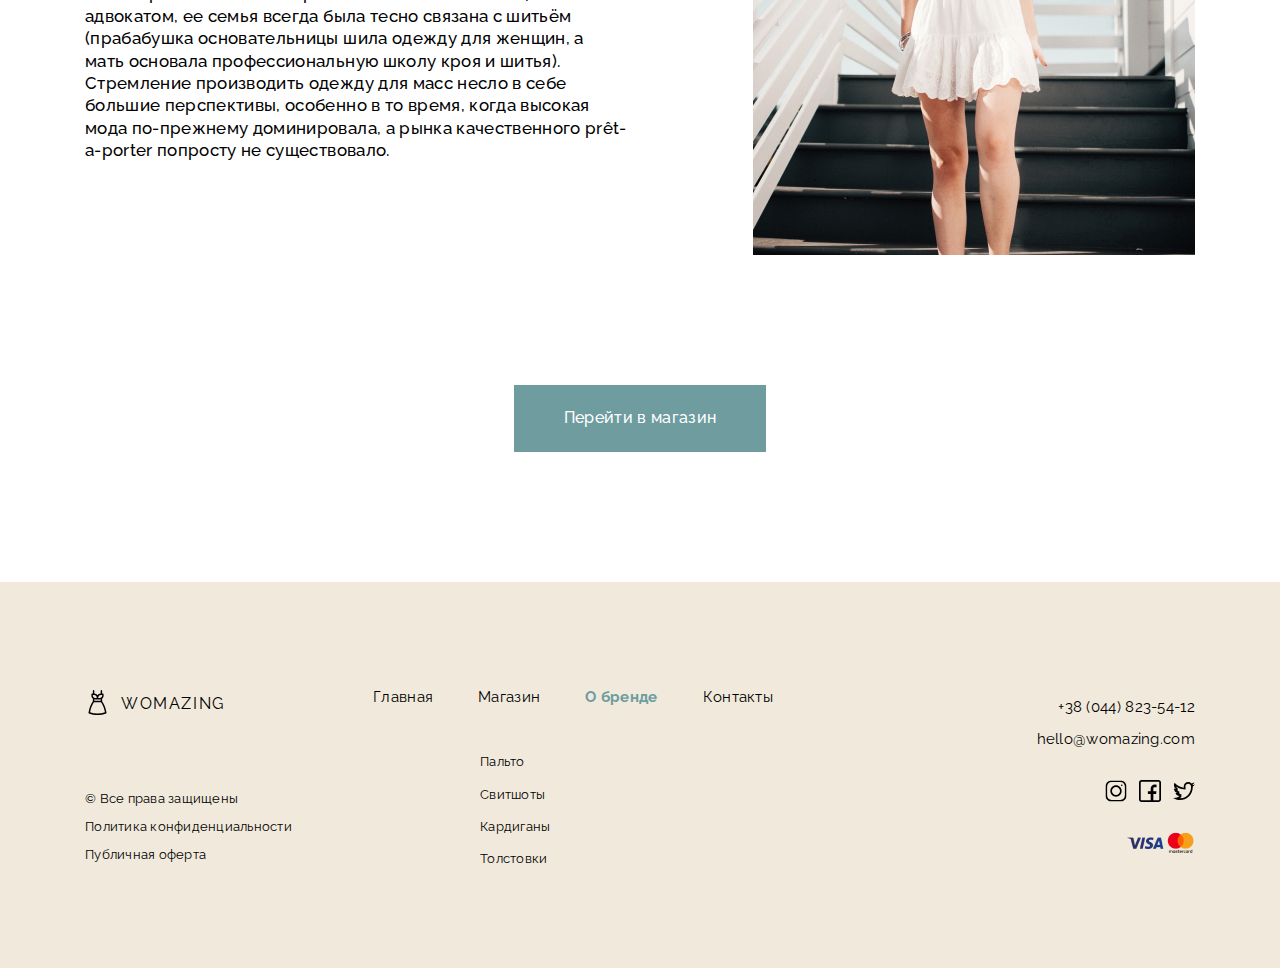
==== commit cc591197: "pages edits" ====
--- a/about.html
+++ b/about.html
@@ -74,14 +74,14 @@
             <!-- Навигационное меню -->
             <nav class="nav__menu">
                 <ul class="menu__list">
+                    <li class="menu__item">
+                        <a class="menu__link" href="index.html">Главная</a>
+                    </li>
+                    <li class="menu__item">
+                        <a class="menu__link" href="shop.html">Магазин</a>
+                    </li>
                     <li class="menu__item menu__item_active">
-                        <a class="menu__link menu__link_active" href="index.html">Главная</a>
-                    </li>
-                    <li class="menu__item">
-                        <a class="menu__link" href="shop.html">Магазин</a>
-                    </li>
-                    <li class="menu__item">
-                        <a class="menu__link" href="about.html">О бренде</a>
+                        <a class="menu__link menu__link_active" href="about.html">О бренде</a>
                     </li>
                     <li class="menu__item">
                         <a class="menu__link" href="contacts.html">Контакты</a>
@@ -236,7 +236,7 @@
     <script src="https://api-maps.yandex.ru/2.1/?apikey=3caa7039-b448-4f28-8b86-73c70665f8e3&lang=ru_RU"
         type="text/javascript"></script>
     <script src="./assets/js/map.js"></script>
-    <script src="./assets/js/submit.js"></script>   
+    <script src="./assets/js/submit.js"></script>
     <!-- Scripts -->
 </body>
 
--- a/assets/css/main.css
+++ b/assets/css/main.css
@@ -141,4 +141,15 @@
         width: 540px;
         padding: 0 15px;
     }
+
+    .container_flex-column {
+        align-items: center;
+    }
+}
+
+@media screen and (max-width: 575px) {
+    .container {
+        width: 320px;
+        padding: 0 5px;
+    }
 }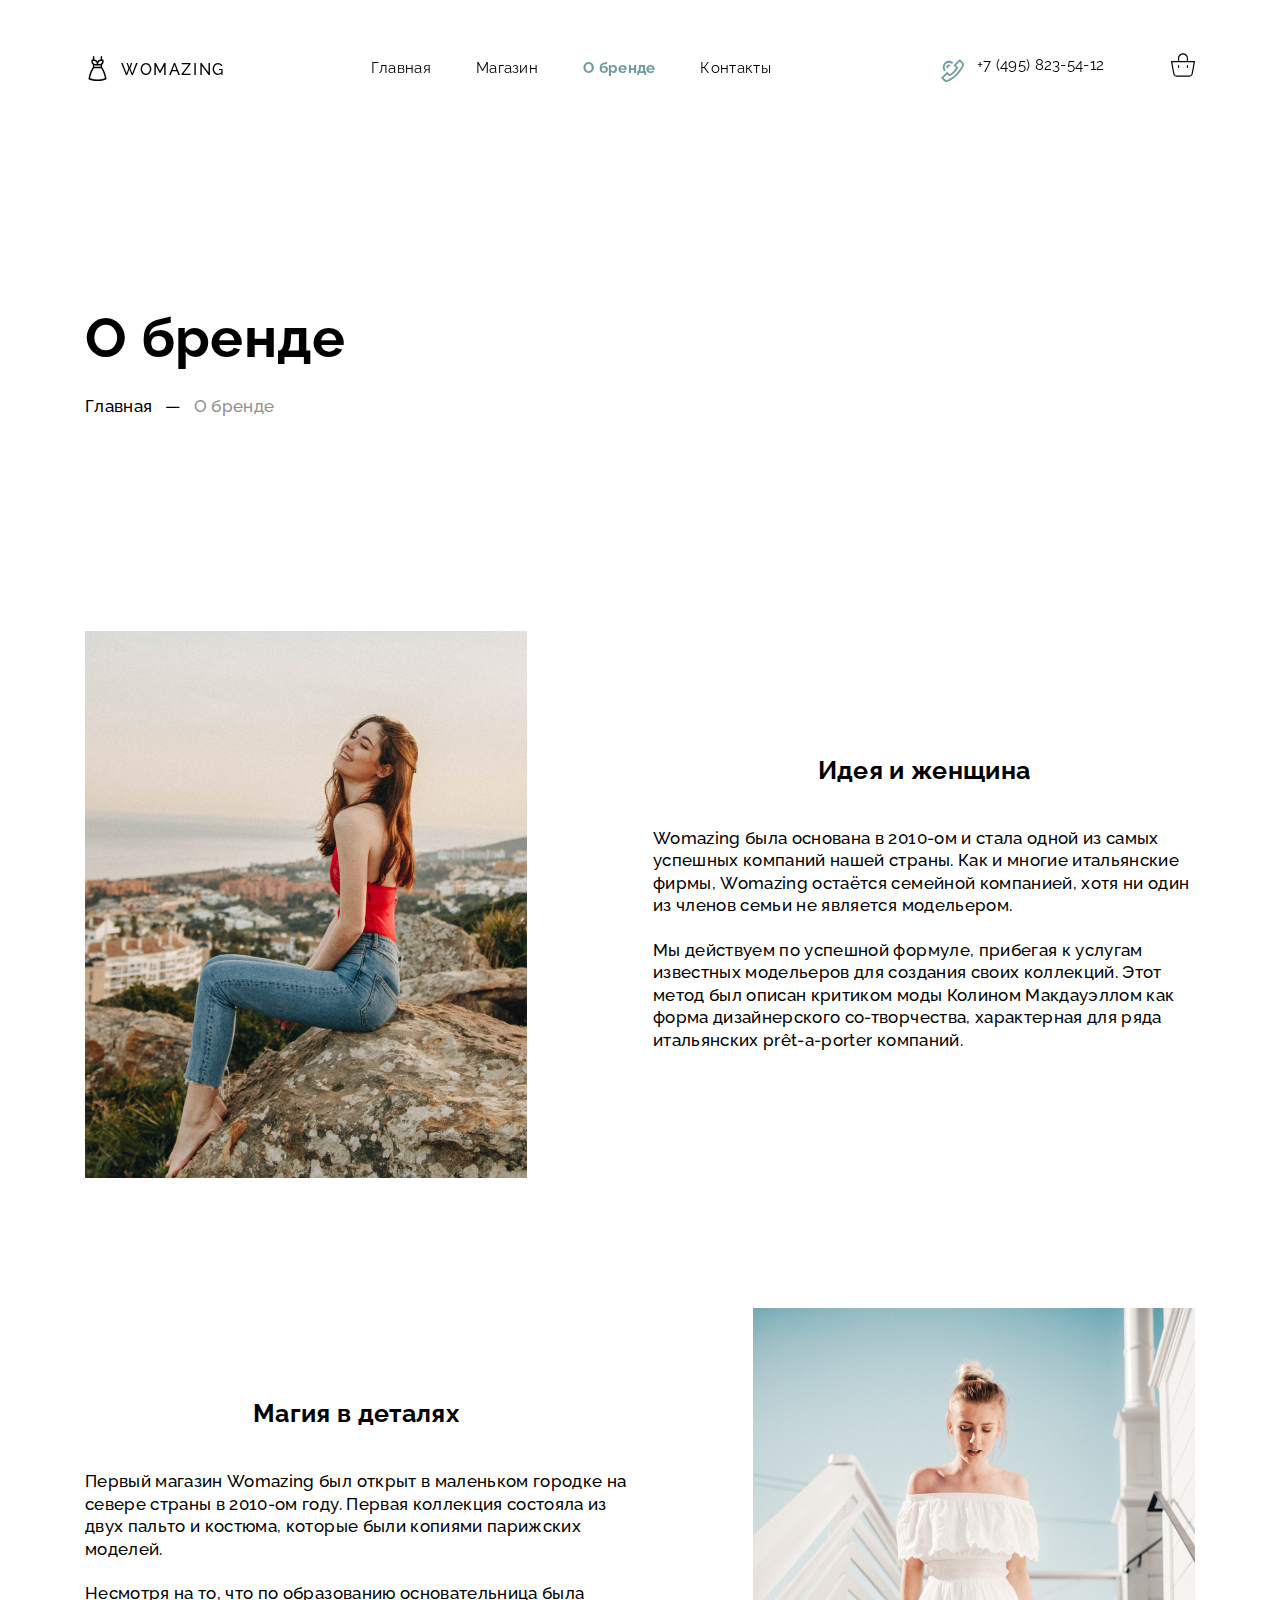
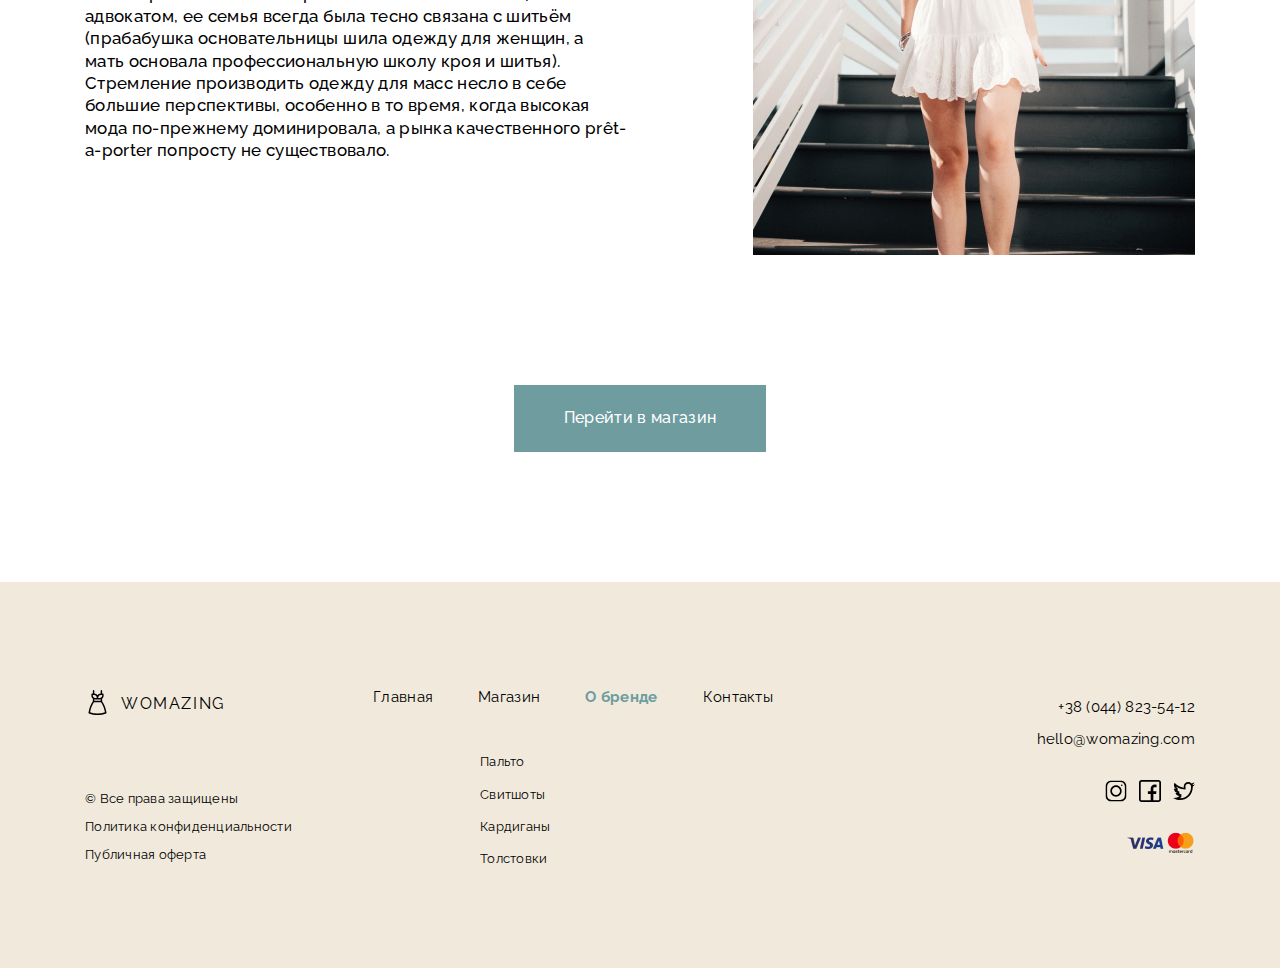
==== commit fda97d06: "modal all pages ref" ====
--- a/about.html
+++ b/about.html
@@ -37,19 +37,22 @@
         <!-- Содержимое модального окна -->
         <div class="modal-content">
             <img src="./assets/img/close.svg" alt="Закрыть" class="close">
-            <h3 class="modal-title">Заказать обратный звонок</h2>
-                <form id="callbackForm">
-                    <div class="form-group">
-                        <input type="text" id="name" name="name" placeholder="Имя">
-                    </div>
-                    <div class="form-group">
-                        <input type="email" id="email" name="email" placeholder="E-mail">
-                    </div>
-                    <div class="form-group">
-                        <input type="tel" id="phone" name="phone" placeholder="Телефон">
-                    </div>
-                    <button type="submit" class="btn-submit">Заказать звонок</button>
-                </form>
+            <h3 class="modal-title">Заказать обратный звонок</h3>
+            <form id="callbackForm">
+                <div class="form-group">
+                    <input type="text" id="name" name="name" placeholder="Имя" required>
+                    <div class="error-message" id="name-error"></div>
+                </div>
+                <div class="form-group">
+                    <input type="email" id="email" name="email" placeholder="E-mail" required>
+                    <div class="error-message" id="email-error"></div>
+                </div>
+                <div class="form-group">
+                    <input type="tel" id="phone" name="phone" placeholder="Телефон" required>
+                    <div class="error-message" id="phone-error"></div>
+                </div>
+                <button type="submit" class="btn-submit">Заказать звонок</button>
+            </form>
         </div>
     </div>
     <!-- First Modal-window -->
@@ -96,9 +99,7 @@
                 <img src="./assets/img/shopping-bags.svg" alt="Cart" class="cart-button-img">
             </a>
             <!-- burger -->
-            <button class="burger-menu__button">
-                <img src="./assets/img/burger__menu.svg" alt="Burger Menu" class="burger-menu__button-img">
-            </button>
+            <button class="burger-menu__button"></button>
             <nav class="burger-menu">
                 <ul class="burger-menu__list">
                     <li class="menu__item">
--- a/assets/css/main.css
+++ b/assets/css/main.css
@@ -149,7 +149,16 @@
 
 @media screen and (max-width: 575px) {
     .container {
-        width: 320px;
+        width: 420px;
         padding: 0 5px;
     }
+}
+
+
+
+@media screen and (max-width: 450px) {
+    .container {
+        width: 100%;
+        padding: 0 15px;
+    }
 }